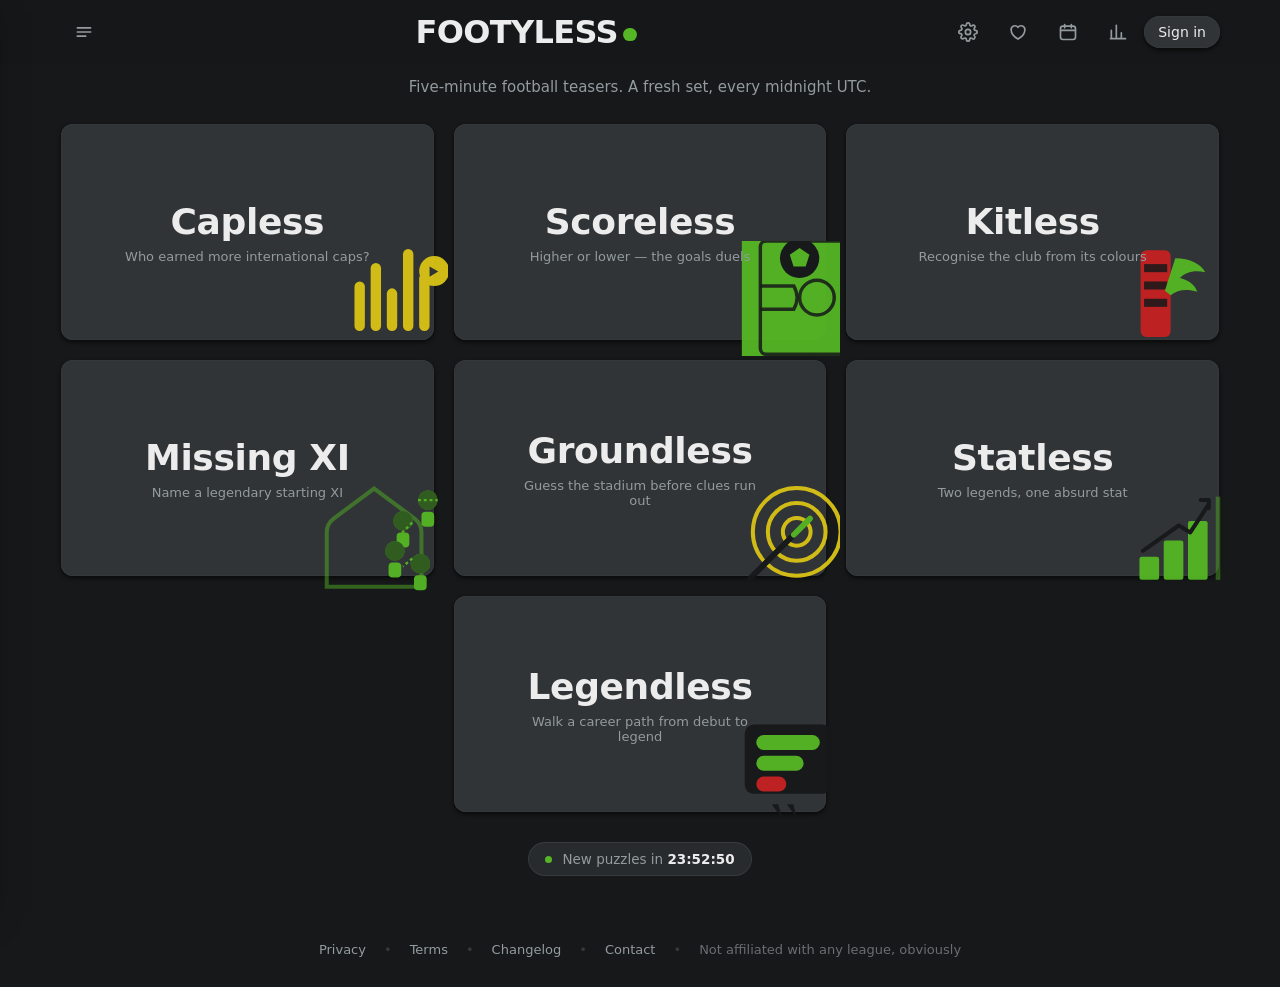
==== index.html @ 68d3f8b7 "FOOTYLESS v0.4 — 4 games, 4 languages, audio, paywall, freshness pipeline" ====
<!DOCTYPE html>
<html lang="en">
<head>
  <meta charset="UTF-8" />
  <meta name="viewport" content="width=device-width, initial-scale=1" />
  <title>Footyless — daily football teasers</title>
  <meta name="description" content="Quick daily football knowledge puzzles in EN/FR/ES/AR. No account, no ads overload, five-minute brain teasers." />
  <meta name="theme-color" content="#161819" />
  <link rel="icon" href="assets/favicon.svg" type="image/svg+xml" />
  <link rel="preconnect" href="https://api.fontshare.com" crossorigin />
  <link href="https://api.fontshare.com/v2/css?f[]=clash-display@600,700&f[]=dm-sans@400,500,700&display=swap" rel="stylesheet" />
  <link rel="stylesheet" href="css/base.css" />
</head>
<body data-page="home">
  <div class="app">
    <main class="home-main">
      <div class="container">
        <p class="tagline anim-rise" data-i18n="tagline">Five-minute football teasers. Fresh set, every midnight&nbsp;UTC.</p>
        <div class="game-grid stagger" id="game-grid"><!-- cards injected --></div>

        <div style="display:flex; justify-content:center;">
          <div class="daily-strip anim-rise" style="animation-delay:.35s">
            <span class="pulse-dot"></span>
            <span>New puzzles in <strong id="daily-countdown">--:--:--</strong></span>
          </div>
        </div>
      </div>
    </main>

    <footer class="site-footer">
      <div class="container footer-row">
        <a href="#" data-soon data-i18n="privacy">Privacy</a><span class="footer-sep">•</span>
        <a href="#" data-soon data-i18n="terms">Terms</a><span class="footer-sep">•</span>
        <a href="#" data-soon data-i18n="changelog">Changelog</a><span class="footer-sep">•</span>
        <a href="#" data-soon data-i18n="contact">Contact</a><span class="footer-sep">•</span>
        <span data-i18n="footer_plain">Not affiliated with any league, obviously</span>
      </div>
    </footer>
  </div>

  <script src="js/vendor/howler.min.js"></script>
  <script src="js/core.js" defer></script>
  <script src="js/i18n.js" defer></script>
  <script src="js/shell.js" defer></script>
  <script src="js/home.js" defer></script>
</body>
</html>
---- css/base.css ----
/* ============================================================
   GOALESS — design system
   Inspired by the crisp dark game-hub aesthetic. Original code.
   ============================================================ */

/* ---------- Tokens ---------- */
:root {
  --font-display: "Clash Display", "DM Sans", ui-sans-serif, system-ui, sans-serif;
  --font-body: "DM Sans", ui-sans-serif, system-ui, sans-serif;

  /* brand palette (dark-first) */
  --bg: #161819;
  --bg-recessed: #141415;
  --tile: #303436;
  --tile-hover: #383d3f;
  --fg: #ececec;
  --fg-muted: #939b9f;
  --fg-subtle: #696e72;
  --hairline: rgba(236, 236, 236, 0.08);

  --red: #c62121;
  --green: #55b725;
  --blue: #3a8dca;
  --yellow: #dac316;
  --orange: #e67e22;
  --inactive: #707070;

  --answer-correct: var(--green);
  --answer-warm: var(--yellow);
  --answer-wrong: var(--red);

  --radius-card: 12px;
  --radius-btn: 10px;
  --radius-pill: 9999px;

  --shadow-sm: 0 2px 4px rgba(0, 0, 0, 0.64), inset 0 0 1px rgba(199, 205, 207, 0.3);
  --shadow-md: 0 4px 8px rgba(0, 0, 0, 0.64), inset 0 0 1px rgba(199, 205, 207, 0.3);
  --shadow-lg: 0 12px 32px rgba(0, 0, 0, 0.55);

  --dur-fast: 100ms;
  --dur-med: 200ms;
  --dur-slow: 350ms;
  --ease-out: cubic-bezier(0.22, 0.61, 0.36, 1);
  --ease-spring: cubic-bezier(0.34, 1.56, 0.64, 1);
}

/* light theme */
[data-theme="light"] {
  --bg: #eef0f1;
  --bg-recessed: #e4e7e8;
  --tile: #ffffff;
  --tile-hover: #f4f6f7;
  --fg: #1e2021;
  --fg-muted: #55595c;
  --fg-subtle: #939b9f;
  --hairline: rgba(22, 24, 25, 0.1);
  --shadow-sm: 0 2px 4px rgba(22, 24, 25, 0.12), inset 0 0 1px rgba(22, 24, 25, 0.2);
  --shadow-md: 0 4px 10px rgba(22, 24, 25, 0.14), inset 0 0 1px rgba(22, 24, 25, 0.2);
  --shadow-lg: 0 12px 32px rgba(22, 24, 25, 0.18);
}

/* colorblind-friendly remap */
[data-colorblind="true"] {
  --answer-correct: #3a8dca;
  --answer-warm: #e67e22;
}
[data-colorblind="true"][data-theme="light"] {
  --answer-correct: #2b6c9e;
  --answer-warm: #b85f14;
}

/* ---------- Reset ---------- */
*, *::before, *::after { box-sizing: border-box; margin: 0; padding: 0; }
html { -webkit-text-size-adjust: 100%; touch-action: manipulation; }
body {
  font-family: var(--font-body);
  background: var(--bg);
  color: var(--fg);
  min-height: 100dvh;
  -webkit-font-smoothing: antialiased;
  overflow-x: hidden;
}
img, svg, video, canvas { display: block; max-width: 100%; }
a { color: inherit; text-decoration: none; }
button { font: inherit; color: inherit; background: none; border: 0; cursor: pointer; }
ul, ol { list-style: none; }
:focus-visible { outline: 2px solid var(--blue); outline-offset: 2px; border-radius: 4px; }

::selection { background: color-mix(in srgb, var(--green) 60%, transparent); }

/* ---------- App frame ---------- */
.app {
  min-height: 100dvh;
  display: flex;
  flex-direction: column;
}
.container {
  width: 100%;
  max-width: 1200px;
  margin-inline: auto;
  padding-inline: 20px;
}

/* ---------- Header ---------- */
.site-header {
  height: 64px;
  display: flex;
  align-items: center;
  position: sticky;
  top: 0;
  z-index: 40;
  background: color-mix(in srgb, var(--bg) 82%, transparent);
  backdrop-filter: blur(10px);
  -webkit-backdrop-filter: blur(10px);
}
.header-row {
  display: flex;
  align-items: center;
  justify-content: space-between;
  gap: 12px;
  width: 100%;
}
.icon-btn {
  width: 48px;
  height: 48px;
  border-radius: var(--radius-pill);
  display: inline-flex;
  align-items: center;
  justify-content: center;
  color: var(--fg-muted);
  transition: color var(--dur-fast) var(--ease-out), background var(--dur-fast) var(--ease-out),
    transform var(--dur-fast) var(--ease-out);
  flex: 0 0 auto;
}
.icon-btn:hover { color: var(--fg); background: var(--hairline); }
.icon-btn:active { transform: scale(0.92); }
.icon-btn svg { width: 20px; height: 20px; }

.wordmark {
  font-family: var(--font-display);
  font-weight: 600;
  font-size: clamp(22px, 4.5vw, 32px);
  letter-spacing: -0.02em;
  color: var(--fg);
  line-height: 1;
  display: inline-flex;
  align-items: baseline;
  gap: 1px;
  user-select: none;
}
.wordmark .ball-dot {
  width: 0.42em;
  height: 0.42em;
  border-radius: 50%;
  background: var(--green);
  display: inline-block;
  margin-left: 0.14em;
  transform: translateY(-0.06em);
  transition: transform var(--dur-med) var(--ease-spring), background var(--dur-med);
}
.wordmark:hover .ball-dot { transform: translateY(-0.14em) rotate(24deg); }
[data-theme="light"] .wordmark .ball-dot { background: var(--green); }

.btn-signin {
  height: 32px;
  padding: 0 14px;
  border-radius: var(--radius-pill);
  font-size: 14px;
  font-weight: 500;
  color: var(--fg);
  background: var(--tile);
  box-shadow: var(--shadow-sm);
  transition: transform var(--dur-fast) var(--ease-out), background var(--dur-fast);
}
.btn-signin:hover { background: var(--tile-hover); }
.btn-signin:active { transform: scale(0.95); }

.header-cluster { display: flex; align-items: center; gap: 2px; }

/* ---------- Home ---------- */
.home-main {
  flex: 1;
  display: flex;
  flex-direction: column;
  align-items: center;
  padding: 8px 0 40px;
}
.tagline {
  color: var(--fg-muted);
  font-size: 15px;
  margin-top: 6px;
  text-align: center;
}
.game-grid {
  width: 100%;
  display: flex;
  flex-wrap: wrap;
  justify-content: center;
  gap: 20px;
  margin-top: 28px;
}

/* ---------- Game cards ---------- */
.game-cell { width: 100%; position: relative; }
@media (min-width: 640px) { .game-cell { width: calc(50% - 10px); min-width: 300px; max-width: 420px; } }
@media (min-width: 980px) { .game-cell { width: calc(33.333% - 14px); } }

.game-card {
  position: relative;
  display: flex;
  flex-direction: column;
  justify-content: center;
  aspect-ratio: 5 / 2.2;
  background: var(--tile);
  border-radius: var(--radius-card);
  box-shadow: var(--shadow-sm);
  overflow: visible;
  isolation: isolate;
  transition: transform var(--dur-fast) var(--ease-out), background var(--dur-fast) var(--ease-out),
    box-shadow var(--dur-med) var(--ease-out);
}
@media (min-width: 640px) { .game-card { aspect-ratio: 5 / 2.5; } }
@media (min-width: 980px) { .game-card { aspect-ratio: 5 / 2.9; } }
@media (hover: hover) {
  .game-card:hover { transform: scale(1.025); background: var(--tile-hover); box-shadow: var(--shadow-md); }
}
.game-card:active { transform: scale(0.98); }

.game-card__body {
  position: relative;
  z-index: 2;
  padding: 16px 24px;
  display: flex;
  flex-direction: column;
  align-items: center;
  height: 100%;
  justify-content: center;
}
.game-card__title {
  font-family: var(--font-display);
  font-weight: 600;
  font-size: clamp(26px, 4.5vw, 36px);
  letter-spacing: -0.01em;
  text-align: center;
  line-height: 1.2;
}
.game-card__sub {
  margin-top: 6px;
  font-size: 13px;
  color: var(--fg-muted);
  text-align: center;
  max-width: 30ch;
}
.game-card__badge {
  position: absolute;
  top: 10px;
  right: 12px;
  z-index: 3;
  font-size: 11px;
  font-weight: 700;
  letter-spacing: 0.06em;
  color: var(--bg);
  background: var(--green);
  padding: 3px 8px;
  border-radius: var(--radius-pill);
  opacity: 0;
  transform: translateY(-4px);
  transition: opacity var(--dur-med), transform var(--dur-med) var(--ease-spring);
}
.game-card.is-done .game-card__badge { opacity: 1; transform: none; }

/* decorative corner art (original SVG glyphs) */
.game-card__art {
  position: absolute;
  right: -14px;
  bottom: -16px;
  width: 62%;
  max-width: 250px;
  z-index: 1;
  opacity: 0.95;
  pointer-events: none;
  transition: transform var(--dur-med) var(--ease-out);
}
@media (hover: hover) {
  .game-card:hover .game-card__art { transform: translate(-4px, -4px) rotate(-2deg); }
}

/* countdown strip */
.daily-strip {
  margin-top: 30px;
  display: inline-flex;
  align-items: center;
  gap: 10px;
  padding: 8px 16px;
  border-radius: var(--radius-pill);
  background: color-mix(in srgb, var(--tile) 72%, transparent);
  border: 1px solid var(--hairline);
  font-variant-numeric: tabular-nums;
  font-size: 13.5px;
  color: var(--fg-muted);
}
.daily-strip strong { color: var(--fg); font-weight: 600; }
.daily-strip .pulse-dot {
  width: 7px; height: 7px; border-radius: 50%;
  background: var(--green);
  animation: gl-pulse 1.6s ease-in-out infinite;
}
@keyframes gl-pulse { 50% { opacity: 0.35; transform: scale(0.8); } }

/* ---------- Footer ---------- */
.site-footer {
  padding: 26px 0 30px;
  color: var(--fg-subtle);
  font-size: 13px;
}
.footer-row {
  display: flex;
  flex-wrap: wrap;
  align-items: center;
  justify-content: center;
  gap: 8px 18px;
}
.footer-row a { color: var(--fg-muted); transition: color var(--dur-fast); }
.footer-row a:hover { color: var(--fg); }
.footer-sep { opacity: 0.4; }

/* ---------- Buttons ---------- */
.btn {
  display: inline-flex;
  align-items: center;
  justify-content: center;
  gap: 8px;
  height: 46px;
  padding: 0 22px;
  border-radius: var(--radius-btn);
  font-weight: 600;
  font-size: 15px;
  transition: transform var(--dur-fast) var(--ease-out), background var(--dur-fast) var(--ease-out),
    filter var(--dur-fast);
  user-select: none;
}
.btn:active { transform: scale(0.96); }
.btn-primary { background: var(--green); color: #0d1a05; }
.btn-primary:hover { filter: brightness(1.08); }
.btn-secondary { background: var(--tile); color: var(--fg); box-shadow: var(--shadow-sm); }
.btn-secondary:hover { background: var(--tile-hover); }
.btn-ghost { color: var(--fg-muted); }
.btn-ghost:hover { color: var(--fg); background: var(--hairline); }
.btn-blue { background: var(--blue); color: #04121e; }
.btn-danger-ghost { color: var(--fg-muted); }
.btn-danger-ghost:hover { color: var(--red); background: color-mix(in srgb, var(--red) 12%, transparent); }
.btn[disabled] { opacity: 0.45; cursor: not-allowed; }

/* ---------- Drawer (sidebar) ---------- */
.drawer-layer { position: fixed; inset: 0; z-index: 60; pointer-events: none; }
.drawer-backdrop {
  position: absolute; inset: 0;
  background: rgba(0, 0, 0, 0.5);
  opacity: 0;
  transition: opacity var(--dur-med) var(--ease-out);
}
.drawer {
  position: absolute;
  top: 0; left: 0; bottom: 0;
  width: min(300px, 84vw);
  background: var(--bg-recessed);
  box-shadow: var(--shadow-lg);
  transform: translateX(-105%);
  transition: transform var(--dur-med) var(--ease-out);
  display: flex;
  flex-direction: column;
  padding: 18px 14px calc(18px + env(safe-area-inset-bottom));
}
.drawer-layer.is-open { pointer-events: auto; }
.drawer-layer.is-open .drawer { transform: none; }
.drawer-layer.is-open .drawer-backdrop { opacity: 1; }

.drawer-head {
  display: flex; align-items: center; justify-content: space-between;
  padding: 4px 8px 16px;
}
.drawer-nav { display: flex; flex-direction: column; gap: 2px; overflow-y: auto; }
.drawer-link {
  display: flex; align-items: center; gap: 12px;
  padding: 12px 12px;
  border-radius: var(--radius-btn);
  color: var(--fg-muted);
  font-weight: 500;
  transition: background var(--dur-fast), color var(--dur-fast);
}
.drawer-link svg { width: 19px; height: 19px; }
.drawer-link:hover { background: var(--hairline); color: var(--fg); }
.drawer-link.is-active { color: var(--fg); background: var(--hairline); }
.drawer-link.is-active svg { color: var(--green); }
.drawer-foot {
  margin-top: auto;
  padding: 14px 12px 0;
  border-top: 1px solid var(--hairline);
  color: var(--fg-subtle);
  font-size: 12.5px;
  display: flex; flex-direction: column; gap: 4px;
}

/* ---------- Modal ---------- */
.modal-layer {
  position: fixed; inset: 0; z-index: 70;
  display: flex; align-items: center; justify-content: center;
  padding: 20px;
  pointer-events: none;
}
.modal-layer.is-open { pointer-events: auto; }
.modal-backdrop {
  position: absolute; inset: 0;
  background: rgba(0, 0, 0, 0.55);
  opacity: 0;
  transition: opacity var(--dur-med) var(--ease-out);
}
.modal-layer.is-open .modal-backdrop { opacity: 1; }
.modal {
  position: relative;
  width: min(440px, 100%);
  max-height: min(82dvh, 640px);
  display: flex;
  flex-direction: column;
  background: var(--tile);
  border-radius: 16px;
  box-shadow: var(--shadow-lg);
  opacity: 0;
  transform: translateY(14px) scale(0.97);
  transition: opacity var(--dur-med) var(--ease-out), transform var(--dur-med) var(--ease-spring);
  overflow: hidden;
}
.modal-layer.is-open .modal { opacity: 1; transform: none; }
.modal-head {
  display: flex; align-items: center; justify-content: space-between;
  padding: 18px 20px 4px;
}
.modal-title { font-family: var(--font-display); font-weight: 600; font-size: 22px; }
.modal-close { color: var(--fg-muted); }
.modal-close:hover { color: var(--fg); }
.modal-body { padding: 12px 20px 20px; overflow-y: auto; font-size: 14.5px; line-height: 1.55; color: var(--fg); }
.modal-actions {
  display: flex; gap: 10px; justify-content: flex-end;
  padding: 14px 20px 18px; border-top: 1px solid var(--hairline);
}
.modal-actions:empty { display: none; }

/* setting rows */
.setting-row {
  display: flex; align-items: center; justify-content: space-between; gap: 14px;
  padding: 13px 2px;
}
.setting-row + .setting-row { border-top: 1px solid var(--hairline); }
.setting-label { font-weight: 500; }
.setting-hint { font-size: 12.5px; color: var(--fg-muted); margin-top: 2px; }

/* toggle switch */
.toggle {
  position: relative;
  width: 46px; height: 26px;
  border-radius: var(--radius-pill);
  background: var(--bg-recessed);
  box-shadow: inset 0 0 0 1px var(--hairline);
  transition: background var(--dur-fast);
  flex: 0 0 auto;
}
.toggle::after {
  content: "";
  position: absolute;
  top: 3px; left: 3px;
  width: 20px; height: 20px;
  border-radius: 50%;
  background: var(--fg-muted);
  transition: transform var(--dur-fast) var(--ease-spring), background var(--dur-fast);
}
.toggle[aria-checked="true"] { background: var(--green); }
.toggle[aria-checked="true"]::after { transform: translateX(20px); background: #fff; }

/* segmented control */
.seg {
  display: inline-flex;
  background: var(--bg-recessed);
  border-radius: var(--radius-pill);
  padding: 3px;
  box-shadow: inset 0 0 0 1px var(--hairline);
}
.seg button {
  height: 26px;
  padding: 0 12px;
  border-radius: var(--radius-pill);
  font-size: 12.5px;
  font-weight: 600;
  color: var(--fg-muted);
  transition: background var(--dur-fast), color var(--dur-fast);
}
.seg button.is-on { background: var(--tile-hover); color: var(--fg); }
.seg button:hover:not(.is-on) { color: var(--fg); }

/* ---------- Toast ---------- */
.toast-region {
  position: fixed;
  left: 50%;
  bottom: calc(22px + env(safe-area-inset-bottom));
  transform: translateX(-50%);
  z-index: 90;
  display: flex;
  flex-direction: column;
  align-items: center;
  gap: 8px;
  pointer-events: none;
  width: max-content;
  max-width: min(92vw, 480px);
}
.toast {
  display: flex;
  align-items: center;
  gap: 10px;
  padding: 11px 18px;
  background: var(--tile);
  color: var(--fg);
  border-radius: var(--radius-pill);
  box-shadow: var(--shadow-md);
  font-size: 14px;
  font-weight: 500;
  opacity: 0;
  transform: translateY(10px);
  transition: opacity var(--dur-med) var(--ease-out), transform var(--dur-med) var(--ease-spring);
}
.toast.is-in { opacity: 1; transform: none; }
.toast .toast-ico { width: 17px; height: 17px; color: var(--green); flex: 0 0 auto; }
.toast.is-error .toast-ico { color: var(--red); }

/* ---------- Confetti ---------- */
#gl-confetti {
  position: fixed;
  inset: 0;
  z-index: 95;
  pointer-events: none;
}

/* ---------- Shared game-page scaffolding ---------- */
.game-shell {
  flex: 1;
  width: 100%;
  max-width: 720px;
  margin-inline: auto;
  padding: 10px 20px 48px;
  display: flex;
  flex-direction: column;
}
.game-hero { text-align: center; margin: 18px 0 26px; }
.game-hero__eyebrow {
  font-size: 12px;
  font-weight: 700;
  letter-spacing: 0.14em;
  text-transform: uppercase;
  color: var(--fg-muted);
}
.game-hero h1 {
  font-family: var(--font-display);
  font-weight: 600;
  font-size: clamp(34px, 7vw, 52px);
  letter-spacing: -0.02em;
  margin-top: 6px;
}
.game-hero p { color: var(--fg-muted); margin-top: 8px; }

.wip-panel {
  background: var(--tile);
  border-radius: 16px;
  box-shadow: var(--shadow-sm);
  padding: 34px 26px;
  text-align: center;
  display: flex;
  flex-direction: column;
  align-items: center;
  gap: 14px;
}
.wip-panel .wip-art { width: 150px; opacity: 0.95; }
.wip-title { font-family: var(--font-display); font-weight: 600; font-size: 24px; }
.wip-text { color: var(--fg-muted); font-size: 14.5px; max-width: 42ch; line-height: 1.55; }

/* stat chips (stats page / results) */
.stat-row { display: flex; flex-wrap: wrap; gap: 12px; justify-content: center; margin: 18px 0; }
.stat-chip {
  background: var(--tile);
  border-radius: 14px;
  box-shadow: var(--shadow-sm);
  padding: 14px 22px;
  min-width: 118px;
  text-align: center;
}
.stat-chip__num {
  font-family: var(--font-display);
  font-weight: 600;
  font-size: 30px;
  line-height: 1.1;
}
.stat-chip__num.is-good { color: var(--answer-correct); }
.stat-chip__num.is-bad { color: var(--answer-wrong); }
.stat-chip__label { font-size: 12px; color: var(--fg-muted); letter-spacing: 0.04em; text-transform: uppercase; margin-top: 4px; }

/* result reveal pills (duel demo) */
.duel-board {
  display: grid;
  grid-template-columns: 1fr auto 1fr;
  align-items: stretch;
  gap: 14px;
  perspective: 900px;
}
.duel-card {
  background: var(--tile);
  border-radius: 16px;
  box-shadow: var(--shadow-sm);
  padding: 22px 14px;
  text-align: center;
  transition: transform var(--dur-med) var(--ease-spring), box-shadow var(--dur-med);
  will-change: transform;
}
.duel-card.is-answer-left { transform-origin: left center; }
.duel-card.is-answer-right { transform-origin: right center; }
.duel-card .avatar {
  width: 58px; height: 58px;
  margin: 0 auto 10px;
  border-radius: 50%;
  background: var(--bg-recessed);
  box-shadow: inset 0 0 0 1px var(--hairline);
  display: flex; align-items: center; justify-content: center;
  font-family: var(--font-display);
  font-weight: 600;
  font-size: 21px;
  color: var(--fg-muted);
}
.duel-card .who { font-weight: 600; font-size: 15.5px; line-height: 1.25; }
.duel-card .ctry { font-size: 12px; color: var(--fg-muted); margin-top: 2px; }
.duel-card .val {
  margin-top: 12px;
  font-family: var(--font-display);
  font-weight: 700;
  font-size: 34px;
  color: var(--fg-subtle);
  font-variant-numeric: tabular-nums;
}
.duel-card.revealed .val { color: var(--fg); }
.duel-card.win-glow { box-shadow: 0 0 0 2px var(--answer-correct), var(--shadow-md); }
.duel-vs {
  align-self: center;
  font-family: var(--font-display);
  font-weight: 600;
  color: var(--fg-subtle);
  font-size: 15px;
}
.choice-bar { display: grid; grid-template-columns: 1fr 1fr; gap: 12px; margin-top: 22px; }
.choice-btn {
  height: 58px;
  border-radius: 14px;
  background: var(--tile);
  box-shadow: var(--shadow-sm);
  font-family: var(--font-display);
  font-weight: 600;
  font-size: 19px;
  display: flex; align-items: center; justify-content: center; gap: 8px;
  transition: transform var(--dur-fast) var(--ease-out), background var(--dur-fast), box-shadow var(--dur-fast);
}
.choice-btn:hover { background: var(--tile-hover); }
.choice-btn:active { transform: scale(0.96); }
.choice-btn svg { width: 19px; height: 19px; }
.choice-choice-up { color: var(--answer-correct); }
.choice-choice-down { color: var(--answer-warm); }
.choice-btn.picked-correct { background: var(--answer-correct); color: #0b1a04; }
.choice-btn.picked-wrong { background: var(--answer-wrong); color: #fff; }

.round-track { display: flex; gap: 6px; justify-content: center; margin-bottom: 18px; flex-wrap: wrap; }
.round-dot {
  width: 22px; height: 7px;
  border-radius: 4px;
  background: var(--tile);
  transition: background var(--dur-fast), transform var(--dur-fast);
}
.round-dot.is-win { background: var(--answer-correct); }
.round-dot.is-loss { background: var(--answer-wrong); }
.round-dot.is-now { transform: scaleY(1.7); background: var(--fg-subtle); }

/* guess-bar for future word-style games */
.guess-slots { display: flex; gap: 8px; justify-content: center; }
.slot {
  width: 52px; height: 52px;
  border-radius: 10px;
  background: var(--tile);
  box-shadow: var(--shadow-sm);
  display: flex; align-items: center; justify-content: center;
  font-family: var(--font-display);
  font-size: 26px;
  font-weight: 600;
  text-transform: uppercase;
}

/* ---------- Animations ---------- */
@keyframes gl-rise { from { opacity: 0; transform: translateY(16px); } to { opacity: 1; transform: none; } }
.anim-rise { animation: gl-rise 0.45s var(--ease-out) backwards; }
@keyframes gl-flip-in { from { transform: rotateY(70deg); opacity: 0.3; } to { transform: none; opacity: 1; } }
.anim-flip { animation: gl-flip-in 0.4s var(--ease-out); }
@keyframes gl-shake { 10%, 90% { transform: translateX(-1px); } 20%, 80% { transform: translateX(2px); } 30%, 50%, 70% { transform: translateX(-3px); } 40%, 60% { transform: translateX(3px); } }
.anim-shake { animation: gl-shake 0.45s var(--ease-out); }
@keyframes gl-poof { 0% { transform: scale(0.6); opacity: 0; } 100% { transform: scale(1); opacity: 1; } }
.anim-poof { animation: gl-poof 0.3s var(--ease-spring); }

/* stagger helpers */
.stagger > *:nth-child(1) { animation-delay: 0.02s; }
.stagger > *:nth-child(2) { animation-delay: 0.07s; }
.stagger > *:nth-child(3) { animation-delay: 0.12s; }
.stagger > *:nth-child(4) { animation-delay: 0.17s; }
.stagger > *:nth-child(5) { animation-delay: 0.22s; }
.stagger > *:nth-child(6) { animation-delay: 0.27s; }

/* ---------- Motion preferences ---------- */
@media (prefers-reduced-motion: reduce) {
  *, *::before, *::after { animation-duration: 0.01ms !important; transition-duration: 0.01ms !important; }
}
[data-reduced="on"] *, [data-reduced="on"] *::before, [data-reduced="on"] *::after {
  animation-duration: 0.01ms !important;
  transition-duration: 0.01ms !important;
}

/* ---------- Small screens ---------- */
@media (max-width: 480px) {
  .icon-btn { width: 42px; height: 42px; }
  .btn-signin { height: 30px; padding: 0 12px; font-size: 13px; }
  .game-card__body { padding: 14px 18px; }
  .duel-card .val { font-size: 26px; }
  .choice-btn { height: 54px; font-size: 17px; }
}

/* ---------- RTL (Arabic) ---------- */
[dir="rtl"] body { letter-spacing: 0; }
[dir="rtl"] .drawer { left: auto; right: 0; transform: translateX(105%); }
[dir="rtl"] .drawer-layer.is-open .drawer { transform: none; }
[dir="rtl"] .game-card__art { right: auto; left: -14px; }
[dir="rtl"] .game-card__badge { right: auto; left: 12px; }
[dir="rtl"] .stat-chip__label { letter-spacing: 0; }
[dir="rtl"] .game-hero__eyebrow { letter-spacing: 0.04em; }
html[dir="rtl"] body,
html[dir="rtl"] button,
html[dir="rtl"] input { font-family: "Noto Kufi Arabic", "DM Sans", ui-sans-serif, system-ui, sans-serif; }

/* ---------- Rotate blocker ---------- */
.rotate-layer {
  position: fixed; inset: 0; z-index: 100;
  background: var(--bg-recessed);
  display: none;
  align-items: center; justify-content: center;
  text-align: center;
  padding: 24px;
}
.rotate-layer.is-on { display: flex; }
.rotate-inner { display: flex; flex-direction: column; align-items: center; gap: 14px; max-width: 320px; }
.rotate-ballwrap { width: 84px; height: 84px; position: relative; }
.rotate-ball {
  position: absolute; inset: 0;
  border-radius: 50%;
  border: 3px solid var(--fg);
  background:
    radial-gradient(circle at 32% 30%, var(--fg) 0 6px, transparent 7px),
    radial-gradient(circle at 68% 30%, var(--fg) 0 6px, transparent 7px),
    radial-gradient(circle at 50% 72%, var(--fg) 0 6px, transparent 7px),
    var(--answer-correct);
  animation: gl-roll 1.6s var(--ease-out) infinite;
}
@keyframes gl-roll {
  0%   { transform: translateX(-26px) rotate(0deg); }
  100% { transform: translateX(26px) rotate(180deg); }
}
.rotate-title { font-family: var(--font-display); font-weight: 600; font-size: 26px; }
.rotate-body { color: var(--fg-muted); font-size: 14.5px; line-height: 1.55; }
.rotate-icon { color: var(--fg-muted); width: 34px; height: 34px; animation: gl-rock 1.6s ease-in-out infinite; }
.rotate-icon svg { width: 100%; height: 100%; }
@keyframes gl-rock { 0%, 100% { transform: rotate(-18deg); } 50% { transform: rotate(18deg); } }

/* ---------- Score distribution histogram ---------- */
.hist-wrap { background: var(--tile); border-radius: 16px; box-shadow: var(--shadow-sm); padding: 20px 18px 14px; }
.hist-title { font-size: 12px; font-weight: 700; letter-spacing: 0.12em; text-transform: uppercase; color: var(--fg-muted); text-align: center; margin-bottom: 14px; }
.hist { display: flex; align-items: flex-end; gap: 6px; height: 130px; }
.hist__col { flex: 1; display: flex; flex-direction: column; align-items: center; gap: 5px; min-width: 0; }
.hist__bar {
  width: 100%; border-radius: 6px 6px 3px 3px;
  background: color-mix(in srgb, var(--answer-correct) 34%, var(--bg-recessed));
  min-height: 3px;
  transition: height .5s var(--ease-out);
}
.hist__col.is-peak .hist__bar { background: var(--answer-correct); }
.hist__num { font-size: 11px; color: var(--fg); font-variant-numeric: tabular-nums; min-height: 13px; }
.hist__lbl { font-size: 10.5px; color: var(--fg-muted); }
.hist-empty { color: var(--fg-muted); text-align: center; font-size: 13.5px; padding: 22px 0; }

/* ---------- Scoreless round types ---------- */
.sr-type {
  text-align: center;
  font-size: 12px;
  font-weight: 700;
  letter-spacing: 0.1em;
  text-transform: uppercase;
  color: var(--answer-warm);
  margin-bottom: 12px;
}
.sr-question {
  text-align: center;
  font-family: var(--font-display);
  font-weight: 600;
  font-size: clamp(18px, 3vw, 22px);
  margin-bottom: 16px;
}
.choice-btn[disabled] { opacity: 0.55; cursor: default; }

/* ---------- Kitless stage ---------- */
.kit-stage { display: flex; flex-direction: column; align-items: center; gap: 8px; }
#kit-canvas {
  width: min(300px, 72vw);
  aspect-ratio: 1;
  border-radius: 16px;
  background: var(--bg-recessed);
  box-shadow: var(--shadow-md), inset 0 0 0 1px var(--hairline);
  image-rendering: pixelated;
}
.kit-blurtier { font-size: 12.5px; color: var(--fg-muted); font-variant-numeric: tabular-nums; }
.kit-blurtier.anim-shake { color: var(--answer-wrong); }

/* ---------- Missing XI pitch ---------- */
.mx-matchinfo { text-align: center; margin-bottom: 14px; }
.mx-comp { font-size: 11.5px; font-weight: 700; letter-spacing: 0.14em; text-transform: uppercase; color: var(--answer-correct); }
.mx-fixture { font-family: var(--font-display); font-size: clamp(18px, 3.4vw, 24px); font-weight: 600; margin-top: 4px; }
.mx-fixture span { color: var(--fg-muted); font-weight: 400; font-size: 0.75em; }
.mx-task { color: var(--fg-muted); font-size: 14px; margin-top: 4px; }
.mx-formation { color: var(--fg); font-weight: 600; }
.mx-progress { margin-top: 6px; font-size: 12.5px; color: var(--fg-muted); font-variant-numeric: tabular-nums; }

.mx-pitch {
  position: relative;
  width: min(560px, 100%);
  aspect-ratio: 0.82;
  margin-inline: auto;
  border-radius: 18px;
  background:
    repeating-linear-gradient(0deg, color-mix(in srgb, var(--answer-correct) 16%, var(--bg-recessed)) 0 54px, color-mix(in srgb, var(--answer-correct) 22%, var(--bg-recessed)) 54px 108px);
  box-shadow: var(--shadow-md), inset 0 0 0 2px color-mix(in srgb, var(--fg) 18%, transparent);
}
.mx-lines { position: absolute; inset: 0; pointer-events: none; }
.mx-lines::before { content: ""; position: absolute; inset: 8px; border: 2px solid color-mix(in srgb, var(--fg) 22%, transparent); border-radius: 10px; }
.mx-lines::after { content: ""; position: absolute; left: 8px; right: 8px; top: 50%; height: 0; border-top: 2px solid color-mix(in srgb, var(--fg) 22%, transparent); }

.mx-slot {
  position: absolute;
  left: var(--x); top: var(--y);
  transform: translate(-50%, -50%);
  display: flex; flex-direction: column; align-items: center; gap: 2px;
  width: 58px;
  transition: transform var(--dur-fast) var(--ease-spring);
}
.mx-slot:hover { transform: translate(-50%, -50%) scale(1.08); }
.mx-jersey {
  width: 34px; height: 34px;
  border-radius: 9px 9px 4px 4px;
  background: var(--bg);
  box-shadow: inset 0 0 0 2px var(--fg-subtle);
  color: var(--fg);
  font-family: var(--font-display);
  font-weight: 700; font-size: 14px;
  display: flex; align-items: center; justify-content: center;
}
.mx-slot.is-solved .mx-jersey { background: var(--answer-correct); box-shadow: none; color: #0b1a04; }
.mx-slot.is-failed .mx-jersey { background: var(--answer-wrong); box-shadow: none; color: #fff; }
.mx-slot.is-touched .mx-jersey { box-shadow: inset 0 0 0 2px var(--answer-warm); }
.mx-pos { font-size: 9px; letter-spacing: 0.08em; color: var(--fg-subtle); }
.mx-name {
  font-size: 9.5px; line-height: 1.15; text-align: center;
  color: var(--fg); max-width: 64px;
  background: color-mix(in srgb, var(--bg) 72%, transparent);
  padding: 1px 3px; border-radius: 4px;
}

/* ---------- Mini-Wordle panel ---------- */
.wx-panel {
  margin: 18px auto 0;
  width: min(480px, 100%);
  background: var(--tile);
  border-radius: 16px;
  box-shadow: var(--shadow-md);
  padding: 16px 16px 14px;
}
.wx-head { display: flex; align-items: center; gap: 10px; margin-bottom: 12px; }
.wx-pos {
  font-family: var(--font-display); font-weight: 700; font-size: 13px;
  background: var(--bg-recessed); padding: 4px 9px; border-radius: 8px;
}
.wx-hint { flex: 1; font-size: 12px; color: var(--fg-muted); }
.wx-close { width: 34px; height: 34px; }
.wx-grid { display: flex; flex-direction: column; gap: 6px; align-items: center; }
.wx-row { display: flex; gap: 5px; }
.wx-tile {
  width: 34px; height: 42px;
  border-radius: 7px;
  background: var(--bg-recessed);
  box-shadow: inset 0 0 0 2px var(--hairline);
  display: inline-flex; align-items: center; justify-content: center;
  font-family: var(--font-display); font-weight: 700; font-size: 19px;
  text-transform: uppercase;
  animation: gl-poof 0.18s var(--ease-spring) backwards;
}
.wx-tile.good { background: var(--answer-correct); color: #0b1a04; box-shadow: none; }
.wx-tile.warm { background: var(--answer-warm); color: #1e1704; box-shadow: none; }
.wx-tile.bad  { background: var(--bg); box-shadow: inset 0 0 0 2px var(--hairline); color: var(--fg-subtle); }
.wx-keys { margin-top: 14px; display: flex; flex-direction: column; gap: 6px; align-items: center; }
.wx-keys, .wx-krow, .wx-grid, .wx-row { direction: ltr; }   /* Latin letter-grid stays LTR even in RTL locales */
.wx-krow { display: flex; gap: 4px; }
.wx-key {
  min-width: 26px; height: 40px; padding: 0 6px;
  border-radius: 6px;
  background: var(--bg-recessed);
  box-shadow: inset 0 -2px 0 var(--hairline);
  font-size: 12.5px; font-weight: 600;
  display: inline-flex; align-items: center; justify-content: center;
  transition: transform var(--dur-fast) var(--ease-out), background var(--dur-fast);
}
.wx-key:hover { background: color-mix(in srgb, var(--fg) 14%, var(--bg-recessed)); }
.wx-key:active { transform: scale(0.93); }
.wx-key.wide { min-width: 52px; }
.wx-note { margin-top: 10px; text-align: center; font-size: 11.5px; color: var(--fg-subtle); }
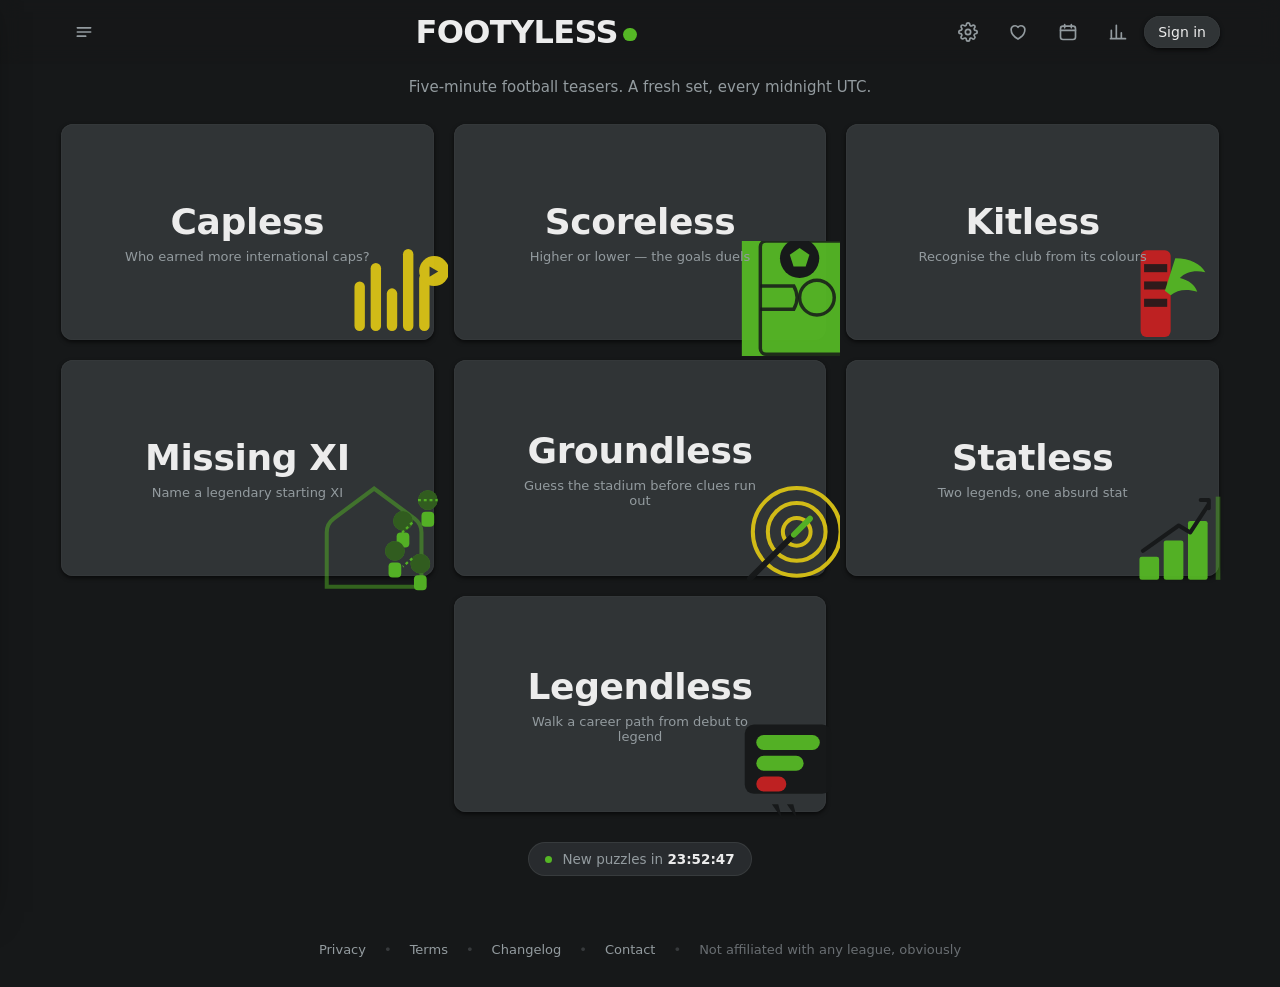
==== commit df68c72e: "build: cache-busting v2026112701 on all local js/css (defeats Cloudflare edge staleness)" ====
--- a/index.html
+++ b/index.html
@@ -9,7 +9,7 @@
   <link rel="icon" href="assets/favicon.svg" type="image/svg+xml" />
   <link rel="preconnect" href="https://api.fontshare.com" crossorigin />
   <link href="https://api.fontshare.com/v2/css?f[]=clash-display@600,700&f[]=dm-sans@400,500,700&display=swap" rel="stylesheet" />
-  <link rel="stylesheet" href="css/base.css" />
+  <link rel="stylesheet" href="css/base.css?v=2026112701" />
 </head>
 <body data-page="home">
   <div class="app">
@@ -38,10 +38,10 @@
     </footer>
   </div>
 
-  <script src="js/vendor/howler.min.js"></script>
-  <script src="js/core.js" defer></script>
-  <script src="js/i18n.js" defer></script>
-  <script src="js/shell.js" defer></script>
-  <script src="js/home.js" defer></script>
+  <script src="js/vendor/howler.min.js?v=2026112701"></script>
+  <script src="js/core.js?v=2026112701" defer></script>
+  <script src="js/i18n.js?v=2026112701" defer></script>
+  <script src="js/shell.js?v=2026112701" defer></script>
+  <script src="js/home.js?v=2026112701" defer></script>
 </body>
 </html>
--- a/css/base.css
+++ b/css/base.css
@@ -924,3 +924,143 @@
 .wx-key:active { transform: scale(0.93); }
 .wx-key.wide { min-width: 52px; }
 .wx-note { margin-top: 10px; text-align: center; font-size: 11.5px; color: var(--fg-subtle); }
+
+/* ---------- Capless photo duel (More/less grammar) ---------- */
+.dp-question {
+  text-align: center;
+  font-family: var(--font-display);
+  font-weight: 600;
+  font-size: clamp(16px, 2.6vw, 20px);
+  margin: 4px 0 14px;
+}
+.dp-board {
+  position: relative;
+  display: grid;
+  grid-template-columns: 1fr 1fr;
+  gap: 14px;
+  perspective: 1200px;
+}
+.dp-card {
+  position: relative;
+  border-radius: 14px;
+  overflow: hidden;
+  aspect-ratio: 0.86;
+  background: var(--tile);
+  box-shadow: var(--shadow-md);
+  transition: transform var(--dur-fast) var(--ease-out), box-shadow var(--dur-med);
+  will-change: transform;
+}
+.dp-card:hover { transform: scale(1.012); }
+.dp-photo {
+  position: absolute; inset: 0;
+  width: 100%; height: 100%;
+  object-fit: cover;
+  object-position: top center;
+}
+.dp-photo.is-broken { visibility: hidden; }
+.dp-ph-fallback {
+  display: flex; align-items: center; justify-content: center;
+  background: linear-gradient(160deg, var(--tile), var(--bg-recessed));
+}
+.dp-ph-fallback span {
+  font-family: var(--font-display); font-weight: 700;
+  font-size: clamp(42px, 9vw, 72px); color: var(--fg-subtle);
+}
+/* glossy readability scrim under the name plate */
+.dp-card::after {
+  content: "";
+  position: absolute; inset-inline: 0; bottom: 0; height: 42%;
+  background: linear-gradient(to top, rgba(0,0,0,.62), transparent);
+  pointer-events: none;
+}
+.dp-plate {
+  position: absolute;
+  z-index: 3;
+  bottom: 34px;
+  inset-inline: 10px;
+  background: #ECECEC;
+  color: #161819;
+  border-radius: 8px;
+  padding: 9px 12px;
+  font-family: var(--font-display);
+  font-weight: 600;
+  font-size: clamp(16px, 3vw, 22px);
+  text-align: center;
+  box-shadow: 0 4px 14px rgba(0,0,0,.35);
+  white-space: nowrap; overflow: hidden; text-overflow: ellipsis;
+}
+.dp-meta {
+  position: absolute; z-index: 3;
+  bottom: 12px; inset-inline: 12px;
+  text-align: center;
+  font-size: 11.5px; letter-spacing: .06em;
+  color: rgba(236,236,236,.85);
+  text-shadow: 0 1px 3px rgba(0,0,0,.8);
+}
+.dp-val {
+  position: absolute; z-index: 4;
+  top: 10px; inset-inline-end: 10px;
+  min-width: 46px; height: 40px;
+  padding: 0 10px;
+  border-radius: 10px;
+  background: rgba(22,24,25,.82);
+  color: var(--fg);
+  font-family: var(--font-display);
+  font-weight: 700; font-size: 22px;
+  display: flex; align-items: center; justify-content: center;
+  opacity: 0;
+  transform: translateY(-6px) scale(.9);
+  transition: opacity var(--dur-med) var(--ease-out), transform var(--dur-med) var(--ease-spring);
+}
+.dp-card.is-revealed .dp-val { opacity: 1; transform: none; }
+.dp-card.is-winner { box-shadow: 0 0 0 3px var(--answer-correct), var(--shadow-md); }
+.dp-card.is-loser { filter: saturate(.75) brightness(.9); }
+
+/* central OR coin */
+.dp-orcoin {
+  position: absolute;
+  z-index: 5;
+  left: 50%; top: 50%;
+  transform: translate(-50%, -50%);
+  width: 56px; height: 56px;
+  border-radius: 50%;
+  background: #ECECEC;
+  color: #161819;
+  display: flex; align-items: center; justify-content: center;
+  font-family: var(--font-display);
+  font-weight: 700; font-size: 19px;
+  box-shadow: 0 4px 16px rgba(0,0,0,.45), 0 0 0 5px rgba(22,24,25,.28);
+  pointer-events: none;
+}
+[data-theme="light"] .dp-orcoin { background: #161819; color: #ECECEC; box-shadow: 0 4px 16px rgba(0,0,0,.25), 0 0 0 5px rgba(236,236,236,.3); }
+
+/* the two big pick zones */
+.dp-actions {
+  display: grid;
+  grid-template-columns: 1fr 1fr;
+  gap: 14px;
+  margin-top: 16px;
+}
+.dp-pick {
+  height: 58px;
+  border-radius: 14px;
+  background: var(--tile);
+  box-shadow: var(--shadow-sm);
+  color: var(--fg);
+  display: flex; align-items: center; justify-content: center;
+  font-size: 22px;
+  transition: transform var(--dur-fast) var(--ease-out), background var(--dur-fast), color var(--dur-fast), box-shadow var(--dur-fast);
+}
+.dp-pick svg { width: 26px; height: 26px; }
+.dp-pick:hover { background: var(--tile-hover); transform: translateY(-1px); }
+.dp-pick:active { transform: scale(.96); }
+.dp-pick.is-correct { background: var(--answer-correct); color: #0b1a04; }
+.dp-pick.is-wrong { background: var(--answer-wrong); color: #fff; }
+.dp-pick.is-picked { box-shadow: 0 0 0 3px color-mix(in srgb, var(--fg) 30%, transparent), var(--shadow-md); }
+
+@media (max-width: 520px) {
+  .dp-board { gap: 10px; }
+  .dp-orcoin { width: 46px; height: 46px; font-size: 16px; }
+  .dp-plate { font-size: 15px; bottom: 30px; }
+  .dp-pick { height: 52px; }
+}
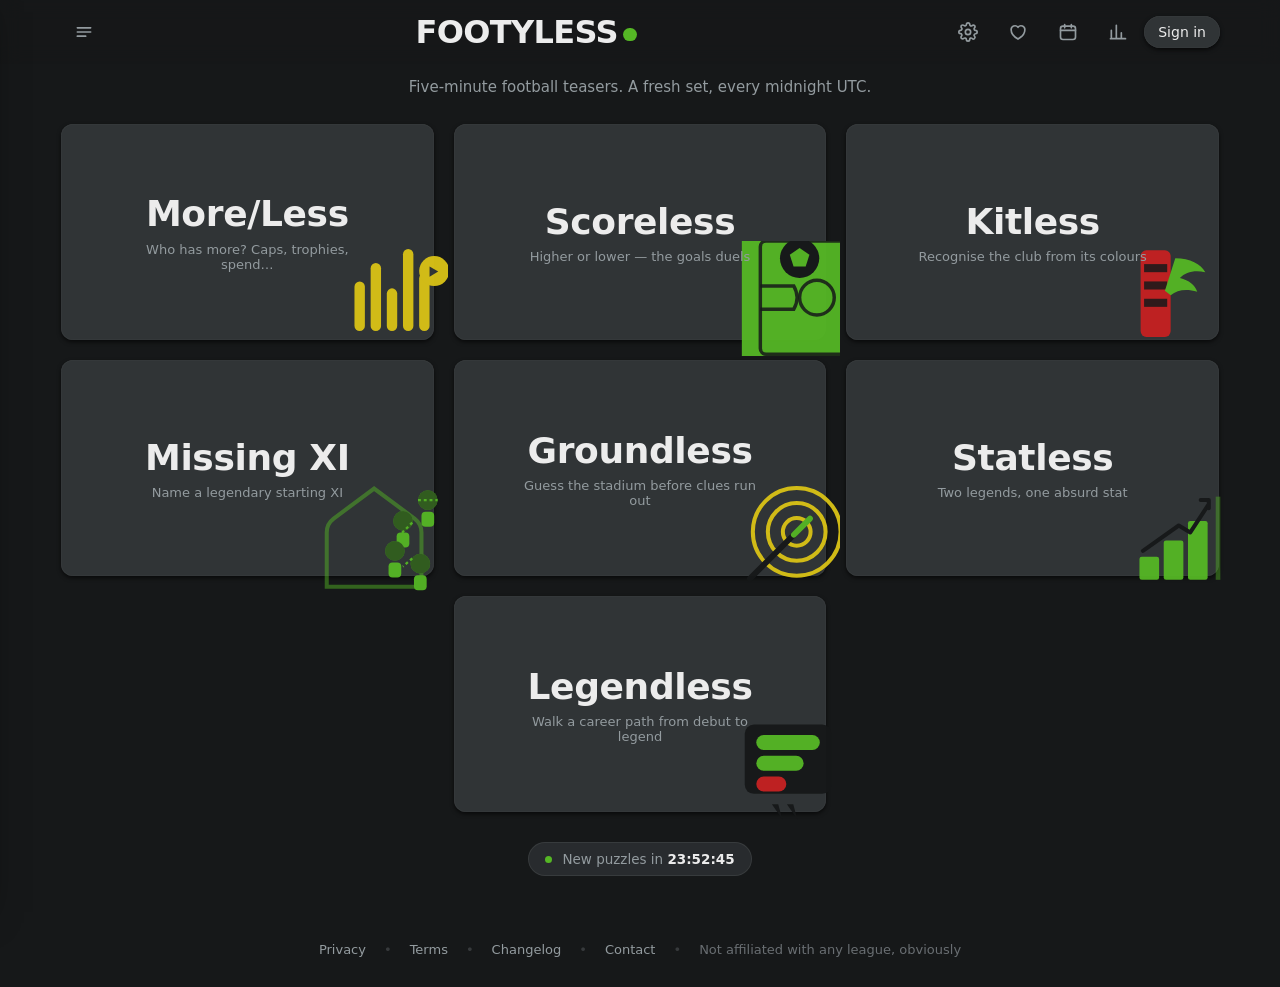
==== commit 84ca7ad8: "chore: bump cache v2026112702 across pages (edge staleness on i18n)" ====
--- a/index.html
+++ b/index.html
@@ -9,7 +9,7 @@
   <link rel="icon" href="assets/favicon.svg" type="image/svg+xml" />
   <link rel="preconnect" href="https://api.fontshare.com" crossorigin />
   <link href="https://api.fontshare.com/v2/css?f[]=clash-display@600,700&f[]=dm-sans@400,500,700&display=swap" rel="stylesheet" />
-  <link rel="stylesheet" href="css/base.css?v=2026112701" />
+  <link rel="stylesheet" href="css/base.css?v=2026112702" />
 </head>
 <body data-page="home">
   <div class="app">
@@ -38,10 +38,10 @@
     </footer>
   </div>
 
-  <script src="js/vendor/howler.min.js?v=2026112701"></script>
-  <script src="js/core.js?v=2026112701" defer></script>
-  <script src="js/i18n.js?v=2026112701" defer></script>
-  <script src="js/shell.js?v=2026112701" defer></script>
-  <script src="js/home.js?v=2026112701" defer></script>
+  <script src="js/vendor/howler.min.js?v=2026112702"></script>
+  <script src="js/core.js?v=2026112702" defer></script>
+  <script src="js/i18n.js?v=2026112702" defer></script>
+  <script src="js/shell.js?v=2026112702" defer></script>
+  <script src="js/home.js?v=2026112702" defer></script>
 </body>
 </html>
--- a/css/base.css
+++ b/css/base.css
@@ -1064,3 +1064,111 @@
   .dp-plate { font-size: 15px; bottom: 30px; }
   .dp-pick { height: 52px; }
 }
+
+/* ---------- More/Less circuit additions ---------- */
+.dp-catline {
+  text-align: center;
+  font-size: 13px; font-weight: 700;
+  letter-spacing: .08em; text-transform: uppercase;
+  color: var(--answer-warm);
+  margin-bottom: 6px;
+}
+.dp-caticon { font-size: 15px; }
+
+/* card IS the button */
+button.dp-card {
+  border: 0; padding: 0; cursor: pointer;
+  font: inherit; color: inherit;
+  text-align: inherit;
+}
+button.dp-card:focus-visible { outline: 3px solid var(--blue); outline-offset: 3px; }
+.dp-card.is-picked { transform: scale(1.03); box-shadow: 0 0 0 4px color-mix(in srgb, var(--fg) 32%, transparent), var(--shadow-lg); }
+.dp-card.is-showing .dp-val { opacity: 1; transform: none; }
+.dp-card.is-loser { filter: saturate(.7) brightness(.85); }
+
+/* value roll box: floating dark badge like lessgames number chips */
+.dp-rollbox {
+  position: absolute; z-index: 4;
+  bottom: 76px; inset-inline: 12px;
+  display: flex; justify-content: center;
+  pointer-events: none;
+}
+.dp-val {
+  min-width: 86px; height: 44px;
+  padding: 0 14px;
+  border-radius: 9px;
+  background: rgba(22,24,25,.85);
+  color: var(--fg);
+  font-family: var(--font-display);
+  font-weight: 700; font-size: 26px;
+  display: inline-flex; align-items: center; justify-content: center;
+  letter-spacing: .02em;
+  font-variant-numeric: tabular-nums;
+  opacity: 0;
+  transform: translateY(8px) scale(.85);
+  transition: opacity .18s var(--ease-out), transform .22s var(--ease-spring);
+}
+.dp-val.settled { background: rgba(22,24,25,.94); box-shadow: 0 0 0 2px color-mix(in srgb, var(--fg) 18%, transparent); }
+.dp-photo { user-select: none; -webkit-user-drag: none; }
+
+/* verdict flash on edges */
+.dp-card.flash-good { animation: dp-good .9s var(--ease-out); }
+.dp-card.flash-bad { animation: dp-bad .9s var(--ease-out); }
+@keyframes dp-good { 0%,100% { box-shadow: var(--shadow-md); } 30% { box-shadow: 0 0 0 6px var(--answer-correct), var(--shadow-md); } }
+@keyframes dp-bad  { 0%,100% { box-shadow: var(--shadow-md); } 30% { box-shadow: 0 0 0 6px var(--answer-wrong), var(--shadow-md); } }
+.dp-board.vgood .dp-orcoin { box-shadow: 0 4px 16px rgba(0,0,0,.45), 0 0 0 5px color-mix(in srgb, var(--answer-correct) 65%, transparent); }
+.dp-board.vbad .dp-orcoin { box-shadow: 0 4px 16px rgba(0,0,0,.45), 0 0 0 5px color-mix(in srgb, var(--answer-wrong) 65%, transparent); }
+
+/* verdict banner replaces the question line */
+.dp-verdict {
+  display: flex; align-items: center; justify-content: center; gap: 10px;
+  font-family: var(--font-display); font-weight: 600; font-size: clamp(16px,3vw,21px);
+  margin: 2px 0 10px;
+  animation: gl-poof .3s var(--ease-spring);
+}
+.dp-verdict.is-ok { color: var(--answer-correct); }
+.dp-verdict.is-no { color: var(--answer-wrong); }
+.dp-verdict .dp-mini { width: 34px; height: 34px; border-radius: 50%; object-fit: cover; box-shadow: 0 0 0 2px color-mix(in srgb, var(--fg) 25%, transparent); }
+
+/* OR-coin progress badge (behind OR text, over coin) */
+.dp-orcoin { flex-direction: column; gap: 0; }
+.dp-orcoin > span:first-child { line-height: 1; }
+.dp-progress {
+  font-size: 9.5px; font-weight: 600; opacity: .75;
+  font-variant-numeric: tabular-nums; line-height: 1.1;
+}
+
+/* exit transition between rounds */
+.dp-board.dp-out { opacity: 0; transform: translateY(-6px) scale(.985); transition: all .24s var(--ease-out); }
+.dp-board { transition: opacity .24s var(--ease-out), transform .24s var(--ease-out); }
+
+/* category splash interstitial */
+.dp-splash {
+  position: fixed; inset: 0; z-index: 80;
+  display: flex; align-items: center; justify-content: center;
+  background: color-mix(in srgb, var(--bg-recessed) 82%, transparent);
+  backdrop-filter: blur(6px);
+  transition: opacity .3s var(--ease-out);
+}
+.dp-splash.is-out { opacity: 0; pointer-events: none; }
+.dp-splash__card {
+  background: var(--tile);
+  border-radius: 20px;
+  box-shadow: var(--shadow-lg);
+  padding: 30px 40px;
+  text-align: center;
+  min-width: min(420px, 86vw);
+}
+.dp-splash__done { font-size: 15px; color: var(--fg-muted); }
+.dp-splash__emo { letter-spacing: .15em; }
+.dp-splash__up {
+  margin-top: 16px;
+  font-size: 11.5px; letter-spacing: .18em; text-transform: uppercase;
+  color: var(--fg-subtle);
+}
+.dp-splash__cat {
+  font-family: var(--font-display);
+  font-weight: 700; font-size: clamp(26px, 6vw, 40px);
+  margin-top: 6px;
+  color: var(--fg);
+}
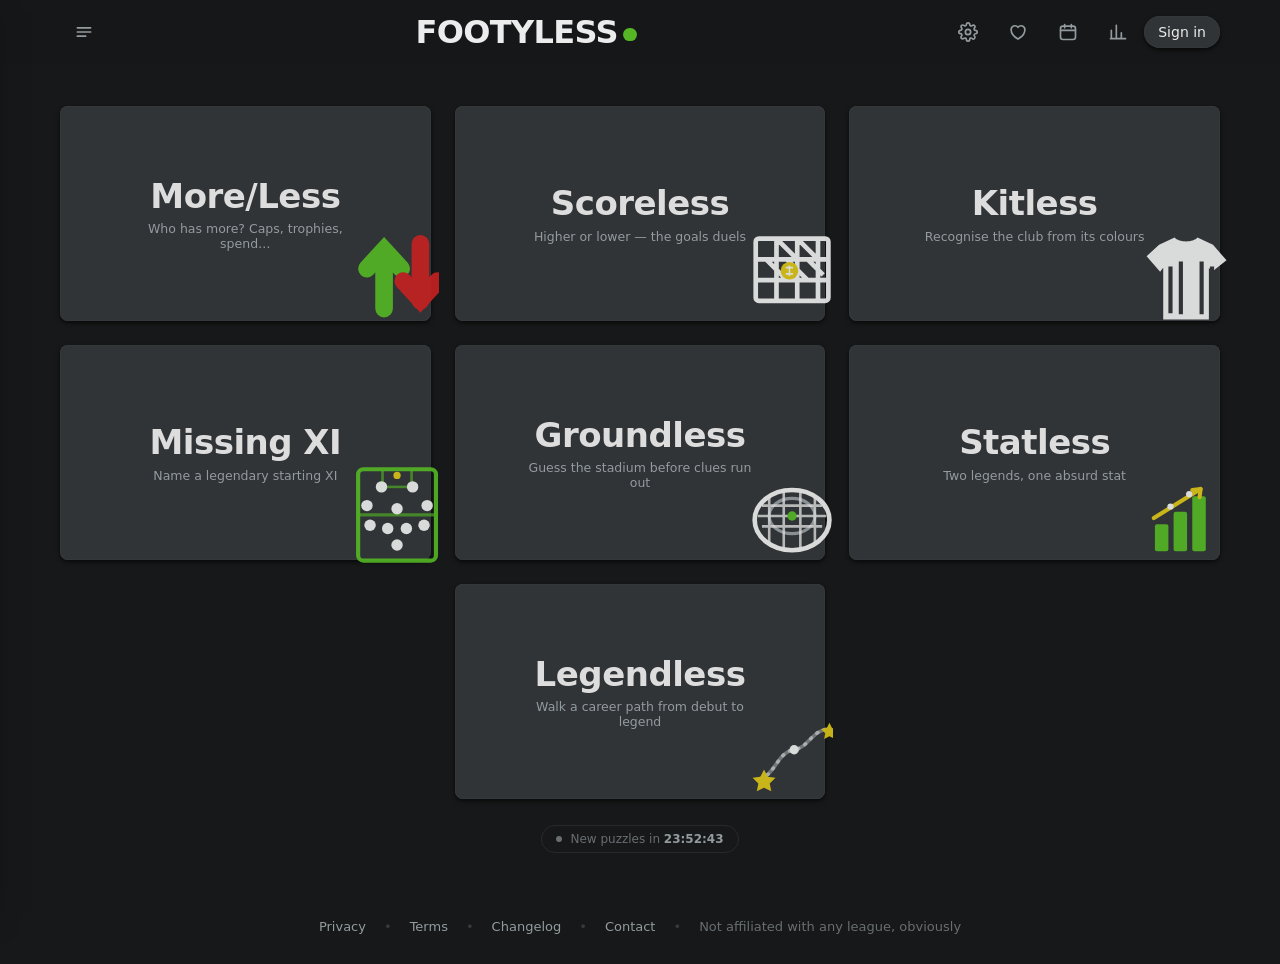
==== commit 5a1e0f16: "chore: cache v10 (87-fixture pool live)" ====
--- a/index.html
+++ b/index.html
@@ -9,7 +9,7 @@
   <link rel="icon" href="assets/favicon.svg" type="image/svg+xml" />
   <link rel="preconnect" href="https://api.fontshare.com" crossorigin />
   <link href="https://api.fontshare.com/v2/css?f[]=clash-display@600,700&f[]=dm-sans@400,500,700&display=swap" rel="stylesheet" />
-  <link rel="stylesheet" href="css/base.css?v=2026112702" />
+  <link rel="stylesheet" href="css/base.css?v=2026112710" />
 </head>
 <body data-page="home">
   <div class="app">
@@ -38,10 +38,10 @@
     </footer>
   </div>
 
-  <script src="js/vendor/howler.min.js?v=2026112702"></script>
-  <script src="js/core.js?v=2026112702" defer></script>
-  <script src="js/i18n.js?v=2026112702" defer></script>
-  <script src="js/shell.js?v=2026112702" defer></script>
-  <script src="js/home.js?v=2026112702" defer></script>
+  <script src="js/vendor/howler.min.js?v=2026112710"></script>
+  <script src="js/core.js?v=2026112710" defer></script>
+  <script src="js/i18n.js?v=2026112710" defer></script>
+  <script src="js/shell.js?v=2026112710" defer></script>
+  <script src="js/home.js?v=2026112710" defer></script>
 </body>
 </html>
--- a/css/base.css
+++ b/css/base.css
@@ -1,5 +1,5 @@
 /* ============================================================
-   GOALESS — design system
+   GOALESS Ã¢â‚¬â€ design system
    Inspired by the crisp dark game-hub aesthetic. Original code.
    ============================================================ */
 
@@ -177,7 +177,7 @@
 
 .header-cluster { display: flex; align-items: center; gap: 2px; }
 
-/* ---------- Home ---------- */
+/* ---------- Home (lessgames parity) ---------- */
 .home-main {
   flex: 1;
   display: flex;
@@ -186,40 +186,38 @@
   padding: 8px 0 40px;
 }
 .tagline {
-  color: var(--fg-muted);
-  font-size: 15px;
-  margin-top: 6px;
-  text-align: center;
+  display: none; /* lessgames keeps the grid tight under the header; strip lives in drawer */
 }
 .game-grid {
   width: 100%;
   display: flex;
   flex-wrap: wrap;
   justify-content: center;
-  gap: 20px;
+  gap: 24px;
   margin-top: 28px;
-}
-
-/* ---------- Game cards ---------- */
+  padding-top: 6px;
+}
+
+/* ---------- Game cards (lessgames measured parity) ---------- */
 .game-cell { width: 100%; position: relative; }
-@media (min-width: 640px) { .game-cell { width: calc(50% - 10px); min-width: 300px; max-width: 420px; } }
-@media (min-width: 980px) { .game-cell { width: calc(33.333% - 14px); } }
+@media (min-width: 640px) { .game-cell { width: calc(50% - 12px); min-width: 340px; max-width: 420px; } }
+@media (min-width: 980px) { .game-cell { width: calc(33.333% - 16px); } }
 
 .game-card {
   position: relative;
   display: flex;
   flex-direction: column;
   justify-content: center;
-  aspect-ratio: 5 / 2.2;
+  aspect-ratio: 5 / 2;
   background: var(--tile);
-  border-radius: var(--radius-card);
+  border-radius: 8px;
   box-shadow: var(--shadow-sm);
   overflow: visible;
   isolation: isolate;
   transition: transform var(--dur-fast) var(--ease-out), background var(--dur-fast) var(--ease-out),
     box-shadow var(--dur-med) var(--ease-out);
 }
-@media (min-width: 640px) { .game-card { aspect-ratio: 5 / 2.5; } }
+@media (min-width: 640px) { .game-card { aspect-ratio: 5 / 2.4; } }
 @media (min-width: 980px) { .game-card { aspect-ratio: 5 / 2.9; } }
 @media (hover: hover) {
   .game-card:hover { transform: scale(1.025); background: var(--tile-hover); box-shadow: var(--shadow-md); }
@@ -229,7 +227,7 @@
 .game-card__body {
   position: relative;
   z-index: 2;
-  padding: 16px 24px;
+  padding: 14px 22px;
   display: flex;
   flex-direction: column;
   align-items: center;
@@ -239,14 +237,16 @@
 .game-card__title {
   font-family: var(--font-display);
   font-weight: 600;
-  font-size: clamp(26px, 4.5vw, 36px);
-  letter-spacing: -0.01em;
+  font-size: clamp(24px, 4.2vw, 34px);
+  letter-spacing: -0.015em;
   text-align: center;
   line-height: 1.2;
+  color: var(--fg);
+  opacity: .92;
 }
 .game-card__sub {
-  margin-top: 6px;
-  font-size: 13px;
+  margin-top: 5px;
+  font-size: 12.5px;
   color: var(--fg-muted);
   text-align: center;
   max-width: 30ch;
@@ -269,40 +269,40 @@
 }
 .game-card.is-done .game-card__badge { opacity: 1; transform: none; }
 
-/* decorative corner art (original SVG glyphs) */
+/* decorative corner pictogram (readable, quiet) */
 .game-card__art {
   position: absolute;
-  right: -14px;
-  bottom: -16px;
-  width: 62%;
-  max-width: 250px;
+  right: -8px;
+  bottom: -6px;
+  width: 56%;
+  max-width: 230px;
   z-index: 1;
-  opacity: 0.95;
+  opacity: 0.9;
   pointer-events: none;
   transition: transform var(--dur-med) var(--ease-out);
 }
 @media (hover: hover) {
-  .game-card:hover .game-card__art { transform: translate(-4px, -4px) rotate(-2deg); }
-}
-
-/* countdown strip */
+  .game-card:hover .game-card__art { transform: translate(-3px, -3px) scale(1.04); }
+}
+
+/* countdown strip Ã¢â‚¬â€ quieter */
 .daily-strip {
-  margin-top: 30px;
+  margin-top: 26px;
   display: inline-flex;
   align-items: center;
-  gap: 10px;
-  padding: 8px 16px;
+  gap: 8px;
+  padding: 6px 14px;
   border-radius: var(--radius-pill);
-  background: color-mix(in srgb, var(--tile) 72%, transparent);
+  background: transparent;
   border: 1px solid var(--hairline);
   font-variant-numeric: tabular-nums;
-  font-size: 13.5px;
-  color: var(--fg-muted);
-}
-.daily-strip strong { color: var(--fg); font-weight: 600; }
+  font-size: 12px;
+  color: var(--fg-subtle);
+}
+.daily-strip strong { color: var(--fg-muted); font-weight: 600; }
 .daily-strip .pulse-dot {
-  width: 7px; height: 7px; border-radius: 50%;
-  background: var(--green);
+  width: 6px; height: 6px; border-radius: 50%;
+  background: var(--fg-subtle);
   animation: gl-pulse 1.6s ease-in-out infinite;
 }
 @keyframes gl-pulse { 50% { opacity: 0.35; transform: scale(0.8); } }
@@ -351,55 +351,144 @@
 .btn-danger-ghost:hover { color: var(--red); background: color-mix(in srgb, var(--red) 12%, transparent); }
 .btn[disabled] { opacity: 0.45; cursor: not-allowed; }
 
-/* ---------- Drawer (sidebar) ---------- */
+/* ---------- Drawer (lessgames parity) ---------- */
 .drawer-layer { position: fixed; inset: 0; z-index: 60; pointer-events: none; }
 .drawer-backdrop {
   position: absolute; inset: 0;
-  background: rgba(0, 0, 0, 0.5);
+  background: rgba(0, 0, 0, 0.55);
   opacity: 0;
   transition: opacity var(--dur-med) var(--ease-out);
 }
 .drawer {
   position: absolute;
   top: 0; left: 0; bottom: 0;
-  width: min(300px, 84vw);
+  width: min(320px, 86vw);
   background: var(--bg-recessed);
   box-shadow: var(--shadow-lg);
   transform: translateX(-105%);
   transition: transform var(--dur-med) var(--ease-out);
   display: flex;
   flex-direction: column;
-  padding: 18px 14px calc(18px + env(safe-area-inset-bottom));
+  padding: 16px 18px calc(16px + env(safe-area-inset-bottom));
+  overflow-y: auto;
 }
 .drawer-layer.is-open { pointer-events: auto; }
 .drawer-layer.is-open .drawer { transform: none; }
 .drawer-layer.is-open .drawer-backdrop { opacity: 1; }
 
-.drawer-head {
+.drawer-head { display: flex; align-items: center; justify-content: space-between; padding: 2px 0 14px; }
+
+/* game shortcuts */
+.drawer-games { display: flex; flex-direction: column; }
+.drawer-game { border-bottom: 1px solid var(--hairline); }
+.drawer-game:last-child { border-bottom: 0; }
+.drawer-game__head {
+  width: 100%;
   display: flex; align-items: center; justify-content: space-between;
-  padding: 4px 8px 16px;
-}
-.drawer-nav { display: flex; flex-direction: column; gap: 2px; overflow-y: auto; }
+  padding: 13px 2px;
+  font-family: var(--font-display);
+  font-weight: 600; font-size: 17.5px;
+  letter-spacing: .02em;
+  color: var(--fg);
+  transition: color var(--dur-fast);
+}
+.drawer-game__head:hover { color: var(--fg); opacity: 1; }
+.drawer-game__head.is-active { color: var(--answer-correct); }
+.drawer-chev { width: 16px; height: 16px; color: var(--fg-subtle); transition: transform var(--dur-fast) var(--ease-out); }
+[data-expanded="true"] .drawer-chev, .drawer-game__head[aria-expanded="true"] .drawer-chev { transform: rotate(180deg); }
+.drawer-game__sub {
+  display: grid;
+  grid-template-rows: 0fr;
+  transition: grid-template-rows var(--dur-med) var(--ease-out);
+}
+.drawer-game__sub.is-open { grid-template-rows: 1fr; }
+.drawer-game__sub > * { overflow: hidden; }
+.drawer-game__sub { display: block; max-height: 0; overflow: hidden; transition: max-height var(--dur-med) var(--ease-out); }
+.drawer-game__sub.is-open { max-height: 120px; }
+.drawer-sublink {
+  display: block;
+  padding: 8px 14px;
+  font-size: 14px;
+  color: var(--fg-muted);
+  border-radius: 8px;
+}
+.drawer-sublink:hover { color: var(--fg); background: var(--hairline); }
+.drawer-sublink span { color: var(--answer-correct); font-size: 9px; margin-inline-end: 6px; vertical-align: 2px; }
+
+/* activity calendar */
+.drawer-activity {
+  margin: 10px 0 4px;
+  padding: 12px 12px 10px;
+  background: color-mix(in srgb, var(--tile) 55%, transparent);
+  border-radius: 12px;
+}
+.da-head {
+  display: flex; align-items: center; justify-content: space-between;
+  font-size: 11px; font-weight: 700; letter-spacing: .12em;
+  color: var(--fg-muted);
+  margin-bottom: 10px;
+}
+.da-count { font-variant-numeric: tabular-nums; letter-spacing: .04em; }
+.da-count b { color: var(--fg); font-weight: 600; }
+.da-cal {
+  display: grid;
+  grid-template-columns: repeat(auto-fill, minmax(26px, 1fr));
+  gap: 5px;
+}
+.cal-day {
+  height: 26px;
+  display: flex; align-items: center; justify-content: center;
+  font-size: 10.5px;
+  border-radius: 50%;
+  color: var(--fg-muted);
+  border: 1.5px solid var(--hairline);
+  font-variant-numeric: tabular-nums;
+}
+.cal-day.is-empty { border: 0; }
+.cal-day.is-played { border-color: var(--answer-correct); color: var(--answer-correct); font-weight: 600; }
+.cal-day.is-today { background: var(--answer-correct); border-color: var(--answer-correct); color: #0b1a04; font-weight: 700; }
+.cal-day.is-today.is-played { background: var(--answer-correct); }
+.da-streak { margin-top: 10px; font-size: 12.5px; color: var(--fg-muted); }
+
+.drawer-nav { display: flex; flex-direction: column; gap: 2px; }
 .drawer-link {
   display: flex; align-items: center; gap: 12px;
-  padding: 12px 12px;
+  padding: 11px 12px;
   border-radius: var(--radius-btn);
   color: var(--fg-muted);
   font-weight: 500;
+  font-size: 14.5px;
   transition: background var(--dur-fast), color var(--dur-fast);
 }
-.drawer-link svg { width: 19px; height: 19px; }
+.drawer-link svg { width: 18px; height: 18px; }
 .drawer-link:hover { background: var(--hairline); color: var(--fg); }
 .drawer-link.is-active { color: var(--fg); background: var(--hairline); }
-.drawer-link.is-active svg { color: var(--green); }
+.drawer-link.is-active svg { color: var(--answer-correct); }
+
+.drawer-feedback {
+  margin: 12px 0;
+  display: flex; align-items: center; justify-content: center; gap: 10px;
+  padding: 12px;
+  border-radius: 10px;
+  background: color-mix(in srgb, var(--tile) 75%, transparent);
+  color: var(--fg);
+  font-weight: 600; font-size: 14px;
+  transition: background var(--dur-fast);
+}
+.drawer-feedback:hover { background: var(--tile); }
+.drawer-feedback svg { width: 17px; height: 17px; }
+
 .drawer-foot {
   margin-top: auto;
-  padding: 14px 12px 0;
+  padding-top: 14px;
   border-top: 1px solid var(--hairline);
-  color: var(--fg-subtle);
-  font-size: 12.5px;
-  display: flex; flex-direction: column; gap: 4px;
-}
+  display: flex; flex-direction: column; gap: 8px;
+  font-size: 12px; color: var(--fg-subtle);
+}
+.drawer-foot__links { display: flex; flex-wrap: wrap; gap: 4px 14px; justify-content: center; }
+.drawer-foot__links a { color: var(--fg-muted); }
+.drawer-foot__links a:hover { color: var(--fg); }
+.drawer-foot > span { text-align: center; }
 
 /* ---------- Modal ---------- */
 .modal-layer {
@@ -811,6 +900,100 @@
 }
 .choice-btn[disabled] { opacity: 0.55; cursor: default; }
 
+/* ---------- More/Less page: stripped shell + square cards (lessgames parity) ---------- */
+.ml-shell {
+  flex: 1;
+  width: 100%;
+  max-width: 1500px;
+  margin-inline: auto;
+  padding: 8px 16px 22px;
+  display: flex;
+  flex-direction: column;
+}
+.ml-shell .dp-catline {
+  display: flex; align-items: center; justify-content: center; gap: 9px;
+  font-family: var(--font-display);
+  font-weight: 600;
+  font-size: clamp(16px, 2.4vw, 21px);
+  letter-spacing: .02em;
+  color: var(--fg);
+  margin: 10px 0 14px;
+  text-transform: none;
+}
+.ml-shell .dp-caticon { font-size: 21px; }
+
+/* cards: square, ~46vw cap, 16px gap Ã¢â‚¬â€ the 468px ratio */
+.ml-shell .dp-board {
+  display: grid;
+  grid-template-columns: 1fr 1fr;
+  gap: 16px;
+  width: 100%;
+  perspective: 1200px;
+}
+.ml-shell .dp-card {
+  position: relative;
+  aspect-ratio: 1 / 1;
+  border-radius: 6px;
+  overflow: hidden;
+  width: 100%;
+}
+.ml-shell .dp-photo { object-position: center 22%; }
+.ml-shell .dp-plate {
+  bottom: 18px;
+  font-size: clamp(19px, 3vw, 30px);
+  font-weight: 600;
+  border-radius: 6px;
+  max-width: calc(100% - 36px);
+  margin-inline: auto;
+  inset-inline: 18px;
+  padding: 10px 16px;
+}
+
+/* progress dots BELOW cards, quiet */
+.ml-shell .round-track { margin: 16px 0 0; }
+.ml-shell #round-track { display: flex; flex-wrap: wrap; justify-content: center; }
+
+.ml-shell { align-items: center; }
+.ml-shell #duel-app { width: 100%; }
+
+/* how-to modal demo */
+.ht-row { text-align: center; }
+.ht-lead { font-size: 15.5px; color: var(--fg); }
+.ht-demo {
+  display: flex; align-items: center; justify-content: center; gap: 14px;
+  margin: 16px 0;
+}
+.ht-mini {
+  width: 92px; height: 92px;
+  border-radius: 10px;
+  background: var(--bg-recessed);
+  box-shadow: inset 0 0 0 2px var(--hairline);
+  display: flex; flex-direction: column; align-items: center; justify-content: flex-end;
+  padding-bottom: 6px;
+  font-size: 12px; color: var(--fg-muted);
+  overflow: hidden;
+}
+.ht-mini__img { width: 100%; height: 74%; }
+.ht-mini__img--a { background: linear-gradient(145deg, var(--answer-correct), transparent 130%); }
+.ht-mini__img--b { background: linear-gradient(215deg, var(--answer-warm), transparent 130%); }
+.ht-or {
+  font-family: var(--font-display); font-weight: 700; font-size: 13px;
+  width: 40px; height: 40px; border-radius: 50%;
+  background: #ECECEC; color: #161819;
+  display: flex; align-items: center; justify-content: center;
+}
+[data-theme="light"] .ht-or { background: #161819; color: #ECECEC; }
+.ht-note { text-align: center; color: var(--fg-muted); font-size: 13.5px; margin: 6px 0 12px; }
+.ht-legend { display: flex; justify-content: center; gap: 12px; }
+.ht-chip {
+  display: inline-flex; align-items: center; gap: 7px;
+  padding: 7px 14px;
+  border-radius: 9px;
+  font-size: 13.5px; font-weight: 600;
+}
+.ht-chip--ok { background: color-mix(in srgb, var(--answer-correct) 22%, transparent); color: var(--answer-correct); }
+.ht-chip--no { background: color-mix(in srgb, var(--answer-wrong) 20%, transparent); color: var(--answer-wrong); }
+
 /* ---------- Kitless stage ---------- */
 .kit-stage { display: flex; flex-direction: column; align-items: center; gap: 8px; }
 #kit-canvas {
@@ -824,7 +1007,178 @@
 .kit-blurtier { font-size: 12.5px; color: var(--fg-muted); font-variant-numeric: tabular-nums; }
 .kit-blurtier.anim-shake { color: var(--answer-wrong); }
 
-/* ---------- Missing XI pitch ---------- */
+/* ---------- Missing XI 2.0 — playfootball parity, FOOTYLESS skin ---------- */
+.mx2-wrap { width: 100%; max-width: 460px; margin-inline: auto; }
+.mx2-head { text-align: center; margin-bottom: 10px; }
+.mx2-comp { font-size: 15px; font-weight: 700; }
+.mx2-comp span { color: var(--fg-muted); font-weight: 500; font-size: 13px; }
+.mx2-tri { display: grid; grid-template-columns: 1fr auto 1fr; align-items: center; gap: 8px; margin-top: 6px; }
+.mx2-team { display: flex; flex-direction: column; align-items: center; gap: 4px; font-size: 13.5px; font-weight: 600; }
+.mx2-team.opp { color: var(--fg-muted); }
+.mx2-crest { width: 26px; height: 26px; fill: var(--fg-muted); opacity: .8; }
+.mx2-score b { display: block; font-family: var(--font-display); font-size: 34px; font-weight: 700; line-height: 1; }
+.mx2-score span { display: block; font-size: 11px; color: var(--fg-muted); margin-top: 2px; }
+
+/* pitch bg */
+.mx2-pitchbg {
+  position: relative;
+  aspect-ratio: 440 / 600;
+  width: 100%;
+  border-radius: 8px;
+  overflow: hidden;
+  background:
+    repeating-linear-gradient(0deg, color-mix(in srgb, var(--answer-correct) 30%, var(--bg-recessed)) 0 38px, color-mix(in srgb, var(--answer-correct) 42%, var(--bg-recessed)) 38px 76px);
+  box-shadow: var(--shadow-md), inset 0 0 0 2px color-mix(in srgb, var(--fg) 20%, transparent);
+  display: flex; align-items: center; justify-content: center;
+}
+.mx2-modewrap { display: flex; flex-direction: column; gap: 10px; width: min(240px, 62%); }
+.mx2-mode {
+  height: 58px;
+  border-radius: 6px;
+  background: color-mix(in srgb, var(--bg-recessed) 88%, transparent);
+  color: var(--fg);
+  font-family: var(--font-display);
+  font-size: 21px; font-weight: 700;
+  letter-spacing: .06em;
+  box-shadow: var(--shadow-md);
+  transition: transform var(--dur-fast) var(--ease-out), background var(--dur-fast);
+}
+.mx2-mode:hover { transform: translateY(-2px); background: var(--bg-recessed); }
+.mx2-mode:active { transform: scale(.97); }
+
+/* live pitch */
+.mx2-pitch {
+  position: relative;
+  aspect-ratio: 440 / 600;
+  width: 100%;
+  border-radius: 8px;
+  overflow: hidden;
+  background:
+    repeating-linear-gradient(0deg, color-mix(in srgb, var(--answer-correct) 30%, var(--bg-recessed)) 0 38px, color-mix(in srgb, var(--answer-correct) 42%, var(--bg-recessed)) 38px 76px);
+  box-shadow: var(--shadow-md), inset 0 0 0 2px color-mix(in srgb, var(--fg) 20%, transparent);
+}
+.mx2-shirt {
+  position: absolute;
+  left: var(--x); top: var(--y);
+  transform: translate(-50%, -50%);
+  background: none; border: 0; cursor: pointer;
+  display: flex; flex-direction: column; align-items: center; gap: 3px;
+  width: 76px;
+  font: inherit; color: inherit;
+}
+.mx2-jersey {
+  position: relative;
+  width: 46px; height: 44px;
+  background: #2b4d8c;
+  clip-path: polygon(30% 0, 40% 8%, 60% 8%, 70% 0, 100% 22%, 82% 40%, 74% 32%, 74% 100%, 26% 100%, 26% 32%, 18% 40%, 0 22%);
+  display: flex; align-items: center; justify-content: center;
+  transition: transform var(--dur-fast) var(--ease-out);
+}
+.mx2-shirt:hover .mx2-jersey { transform: scale(1.08); }
+.mx2-shirt.is-failed .mx2-jersey { background: var(--answer-wrong); }
+.mx2-shirt.is-solved .mx2-jersey { background: var(--answer-correct); }
+.mx2-shirt.is-touched .mx2-jersey { background: #5a7db8; }
+.mx2-num { font-family: var(--font-display); font-weight: 700; font-size: 17px; color: #fff; line-height: 1; }
+.mx2-jersey i { display: none; }
+.mx2-under {
+  display: flex; align-items: center; gap: 5px;
+  background: #ECECEC; color: #161819;
+  border-radius: 4px; padding: 3px 7px;
+  font-size: 10.5px; font-weight: 700;
+  white-space: nowrap;
+}
+[data-theme="light"] .mx2-under { background: #161819; color: #ECECEC; }
+.mx2-tries {
+  background: var(--answer-wrong); color: #fff;
+  border-radius: 3px; padding: 0 4px;
+  font-size: 9.5px; text-decoration: none;
+  font-variant-numeric: tabular-nums;
+}
+.mx2-tries:empty { display: none; }
+.mx2-mask { letter-spacing: 2px; color: #55595c; }
+[data-theme="light"] .mx2-mask { color: #939b9f; }
+
+
+/* surrender reveal: answers pop in staggered like a show-answers button */
+.mx2-name.reveal {
+  color: var(--answer-wrong);
+  animation: gl-poof .35s var(--ease-spring) backwards;
+  animation-delay: var(--rd, 0ms);
+}
+
+/* board footer: counter + give up */
+.mx2-boardfoot {
+  position: absolute;
+  inset-inline: 12px; bottom: 10px;
+  display: flex; align-items: center; justify-content: space-between;
+}
+.mx2-counter {
+  background: #ECECEC; color: #161819;
+  border-radius: 4px; padding: 4px 9px;
+  font-family: var(--font-display); font-weight: 700; font-size: 16px;
+}
+[data-theme="light"] .mx2-counter { background: #161819; color: #ECECEC; }
+.mx2-giveup {
+  background: var(--answer-wrong); color: #fff;
+  border-radius: 5px; padding: 8px 14px;
+  font-size: 13px; font-weight: 700;
+  box-shadow: var(--shadow-sm);
+  transition: transform var(--dur-fast);
+}
+.mx2-giveup:hover { transform: translateY(-1px); }
+.mx2-backrow {
+  display: block; margin: 12px auto 0;
+  color: var(--fg-muted); font-size: 13px;
+  padding: 8px 16px; border-radius: var(--radius-pill);
+  border: 1px solid var(--hairline);
+}
+.mx2-backrow:hover { color: var(--fg); }
+
+/* wordle takeover */
+.mx2-wx { width: 100%; max-width: 460px; margin-inline: auto; display: flex; flex-direction: column; align-items: center; }
+.mx2-back {
+  align-self: center;
+  color: var(--fg); font-weight: 700; font-size: 14px;
+  padding: 8px 14px; margin-bottom: 8px;
+}
+.mx2-grid {
+  display: grid;
+  grid-template-columns: repeat(var(--cols), 42px);
+  gap: 6px;
+  justify-content: center;
+}
+.mx2-tile {
+  height: 50px;
+  background: var(--bg-recessed);
+  border: 2px solid var(--hairline);
+  border-radius: 2px;
+  display: flex; align-items: center; justify-content: center;
+  font-family: var(--font-display);
+  font-size: 24px; font-weight: 700;
+  color: var(--fg);
+  animation: gl-poof .18s var(--ease-spring) backwards;
+}
+.mx2-tile.is-cur { border-color: var(--fg-muted); }
+.mx2-tile.good { background: var(--answer-correct); color: #0b1a04; border-color: var(--answer-correct); }
+.mx2-tile.warm { background: var(--answer-warm); color: #1e1704; border-color: var(--answer-warm); }
+.mx2-tile.bad { color: var(--fg-subtle); }
+
+.mx2-keys { margin-top: 18px; width: 100%; display: flex; flex-direction: column; gap: 7px; align-items: center; }
+.mx2-keys, .mx2-krow { direction: ltr; }
+.mx2-krow { display: flex; gap: 5px; justify-content: center; }
+.mx2-key {
+  min-width: 32px; height: 52px; padding: 0 8px;
+  background: color-mix(in srgb, var(--fg) 16%, var(--bg-recessed));
+  color: var(--fg);
+  border-radius: 3px;
+  font-family: var(--font-display);
+  font-size: 17px; font-weight: 600;
+  display: inline-flex; align-items: center; justify-content: center;
+  transition: transform var(--dur-fast), background var(--dur-fast);
+}
+.mx2-key:hover { background: color-mix(in srgb, var(--fg) 26%, var(--bg-recessed)); }
+.mx2-key:active { transform: translateY(2px); }
+.mx2-key.wide { min-width: 66px; font-size: 14px; }
 .mx-matchinfo { text-align: center; margin-bottom: 14px; }
 .mx-comp { font-size: 11.5px; font-weight: 700; letter-spacing: 0.14em; text-transform: uppercase; color: var(--answer-correct); }
 .mx-fixture { font-family: var(--font-display); font-size: clamp(18px, 3.4vw, 24px); font-weight: 600; margin-top: 4px; }
